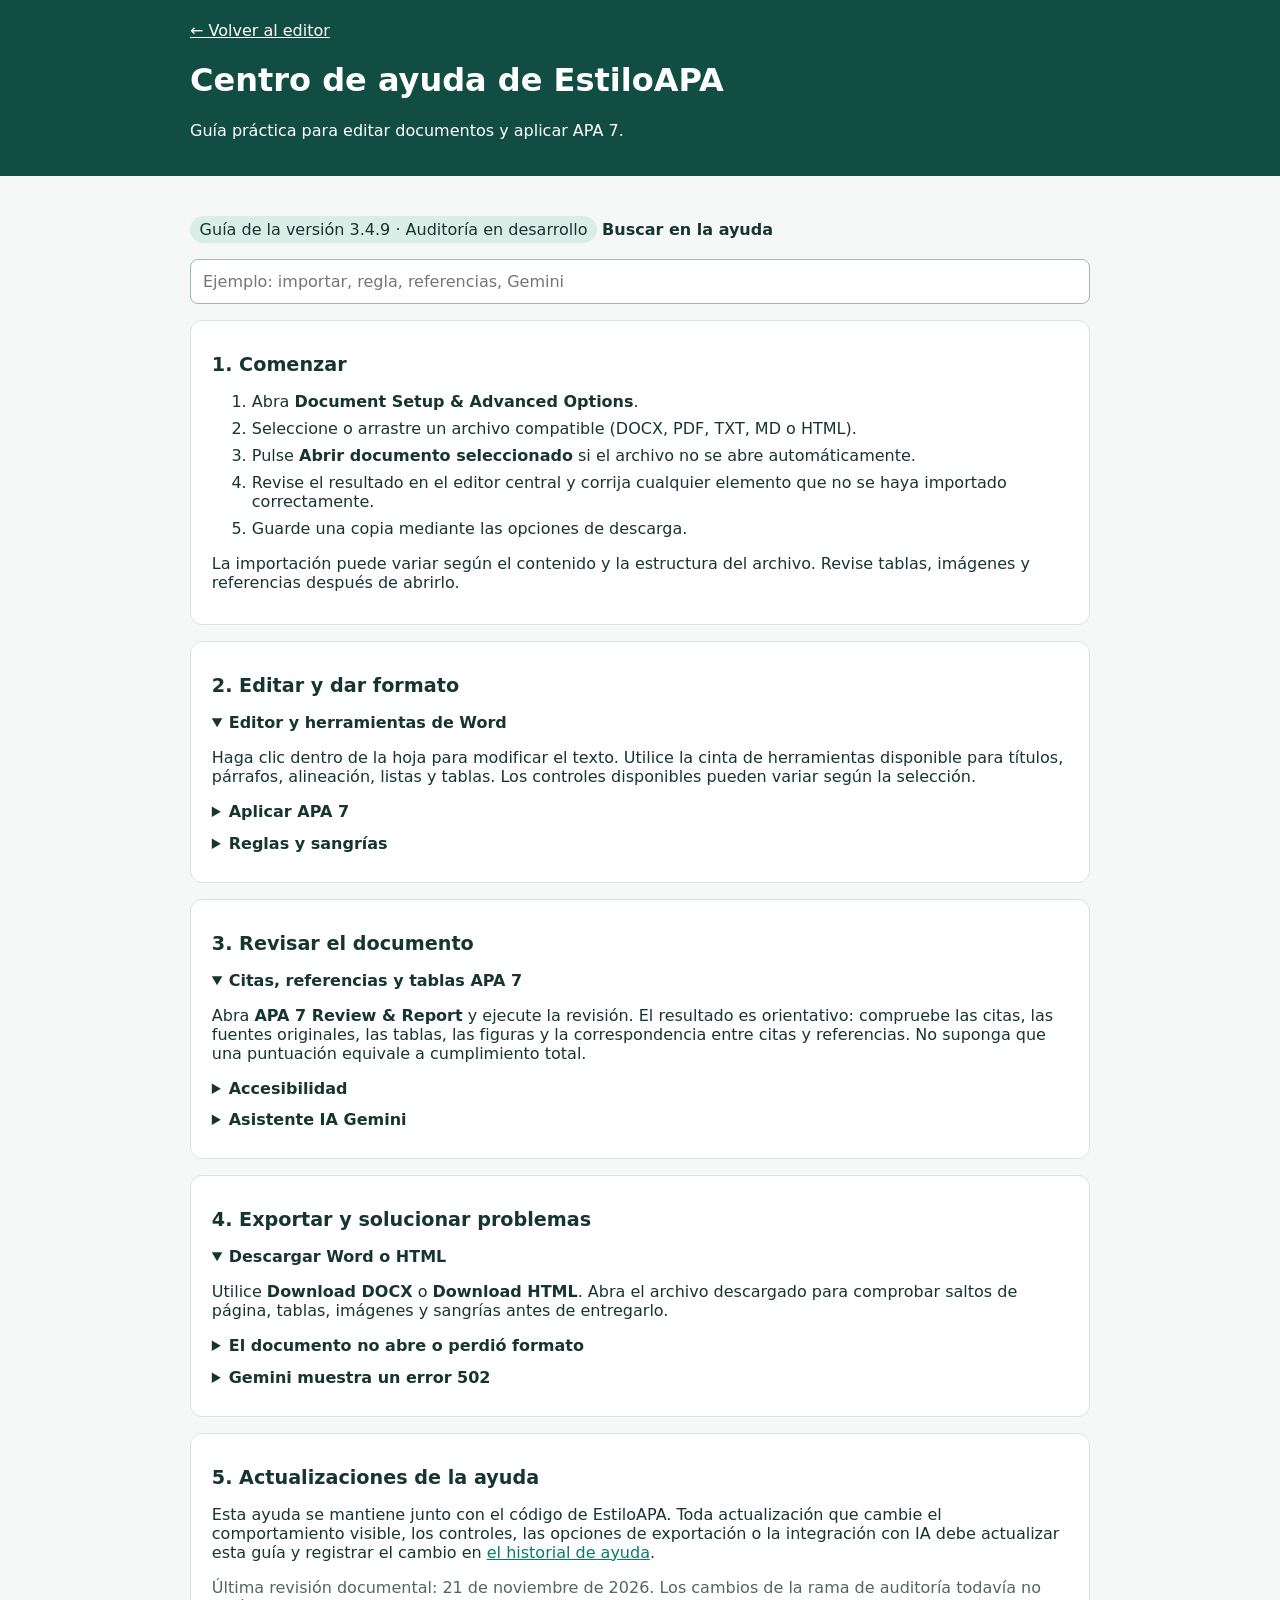
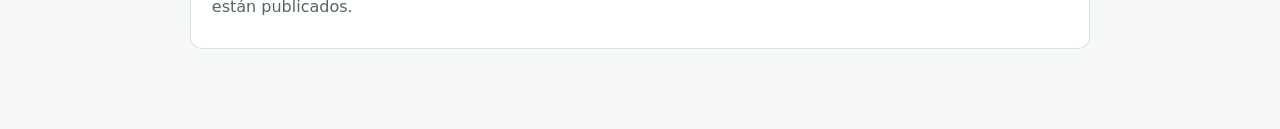
==== help.html @ 9ce37faa "docs: add integrated help and maintenance policy" ====
<!doctype html>
<html lang="es"><head><meta charset="utf-8"><meta name="viewport" content="width=device-width,initial-scale=1"><title>Ayuda | EstiloAPA</title><style>
:root{font-family:system-ui,-apple-system,Segoe UI,sans-serif;color:#17352f;background:#f5f8f7}body{margin:0}header{background:#124d43;color:white;padding:1.3rem max(1rem,calc((100vw - 900px)/2))}main{max-width:900px;margin:auto;padding:1.5rem 1rem 4rem}a{color:#087a66}header a{color:white}input{font:inherit;padding:.75rem;width:100%;box-sizing:border-box;border:1px solid #9abbb3;border-radius:8px}section{background:white;border:1px solid #d7e5e0;border-radius:12px;margin:1rem 0;padding:1rem 1.3rem}h2{font-size:1.2rem}details{margin:.8rem 0}summary{cursor:pointer;font-weight:650}li{margin:.5rem 0}.muted{color:#526760}.tag{display:inline-block;background:#d9eee7;padding:.25rem .6rem;border-radius:99px}@media(max-width:600px){header{padding:1rem}}</style></head>
<body><header><a href="index.html">← Volver al editor</a><h1>Centro de ayuda de EstiloAPA</h1><p>Guía práctica para editar documentos y aplicar APA 7.</p></header><main>
<p class="tag">Guía de la versión 3.4.9 · Auditoría en desarrollo</p>
<label for="search"><strong>Buscar en la ayuda</strong></label><input id="search" type="search" placeholder="Ejemplo: importar, regla, referencias, Gemini">
<p id="results" role="status" aria-live="polite"></p>
<section><h2>1. Comenzar</h2><ol><li>Abra <strong>Document Setup &amp; Advanced Options</strong>.</li><li>Seleccione o arrastre un archivo compatible (DOCX, PDF, TXT, MD o HTML).</li><li>Pulse <strong>Abrir documento seleccionado</strong> si el archivo no se abre automáticamente.</li><li>Revise el resultado en el editor central y corrija cualquier elemento que no se haya importado correctamente.</li><li>Guarde una copia mediante las opciones de descarga.</li></ol><p>La importación puede variar según el contenido y la estructura del archivo. Revise tablas, imágenes y referencias después de abrirlo.</p></section>
<section><h2>2. Editar y dar formato</h2><details open><summary>Editor y herramientas de Word</summary><p>Haga clic dentro de la hoja para modificar el texto. Utilice la cinta de herramientas disponible para títulos, párrafos, alineación, listas y tablas. Los controles disponibles pueden variar según la selección.</p></details><details><summary>Aplicar APA 7</summary><p>En las opciones avanzadas, revise la fuente, sangrías y demás preferencias. Use <strong>Reapply APA 7</strong> para volver a aplicar el formato. Antes de hacerlo, guarde una copia si realizó cambios manuales importantes.</p></details><details><summary>Reglas y sangrías</summary><p>La regla horizontal ayuda a visualizar los márgenes y ajustar sangrías. Si la regla no coincide con los bordes de la hoja, compruebe el zoom y el ancho de la ventana. La alineación se encuentra en proceso de validación.</p></details></section>
<section><h2>3. Revisar el documento</h2><details open><summary>Citas, referencias y tablas APA 7</summary><p>Abra <strong>APA 7 Review &amp; Report</strong> y ejecute la revisión. El resultado es orientativo: compruebe las citas, las fuentes originales, las tablas, las figuras y la correspondencia entre citas y referencias. No suponga que una puntuación equivale a cumplimiento total.</p></details><details><summary>Accesibilidad</summary><p>Use el comprobador de accesibilidad cuando esté disponible. Revise textos alternativos de imágenes, encabezados y estructura de tablas. Las comprobaciones automáticas no sustituyen una revisión manual.</p></details><details><summary>Asistente IA Gemini</summary><p>Gemini es opcional. Seleccione el tipo de revisión y el contenido que desea enviar; lea y marque el consentimiento antes de solicitar sugerencias. Las sugerencias deben revisarse manualmente. La conexión segura por usuario está pendiente de activación y puede requerir una clave temporal del servidor. Nunca escriba una clave API de Google en la aplicación.</p></details></section>
<section><h2>4. Exportar y solucionar problemas</h2><details open><summary>Descargar Word o HTML</summary><p>Utilice <strong>Download DOCX</strong> o <strong>Download HTML</strong>. Abra el archivo descargado para comprobar saltos de página, tablas, imágenes y sangrías antes de entregarlo.</p></details><details><summary>El documento no abre o perdió formato</summary><p>Compruebe que el archivo no esté dañado y que su extensión sea compatible. Intente importar una copia. Si el problema persiste, anote el tipo de archivo y el paso donde ocurre; evite compartir documentos con datos confidenciales.</p></details><details><summary>Gemini muestra un error 502</summary><p>Un error 502 suele indicar un problema de comunicación con el servidor. Espere e inténtelo nuevamente; si continúa, el administrador debe revisar el despliegue del servicio Cloudflare y sus registros.</p></details></section>
<section><h2>5. Actualizaciones de la ayuda</h2><p>Esta ayuda se mantiene junto con el código de EstiloAPA. Toda actualización que cambie el comportamiento visible, los controles, las opciones de exportación o la integración con IA debe actualizar esta guía y registrar el cambio en <a href="HELP_CHANGELOG.md">el historial de ayuda</a>.</p><p class="muted">Última revisión documental: 21 de noviembre de 2026. Los cambios de la rama de auditoría todavía no están publicados.</p></section>
</main><script>const input=document.getElementById('search'),sections=[...document.querySelectorAll('main section')],result=document.getElementById('results');input.addEventListener('input',()=>{const q=input.value.trim().toLocaleLowerCase('es');let n=0;for(const s of sections){const match=!q||s.textContent.toLocaleLowerCase('es').includes(q);s.hidden=!match;if(match)n++}result.textContent=q?(n+' secciones encontradas'):''});</script></body></html>
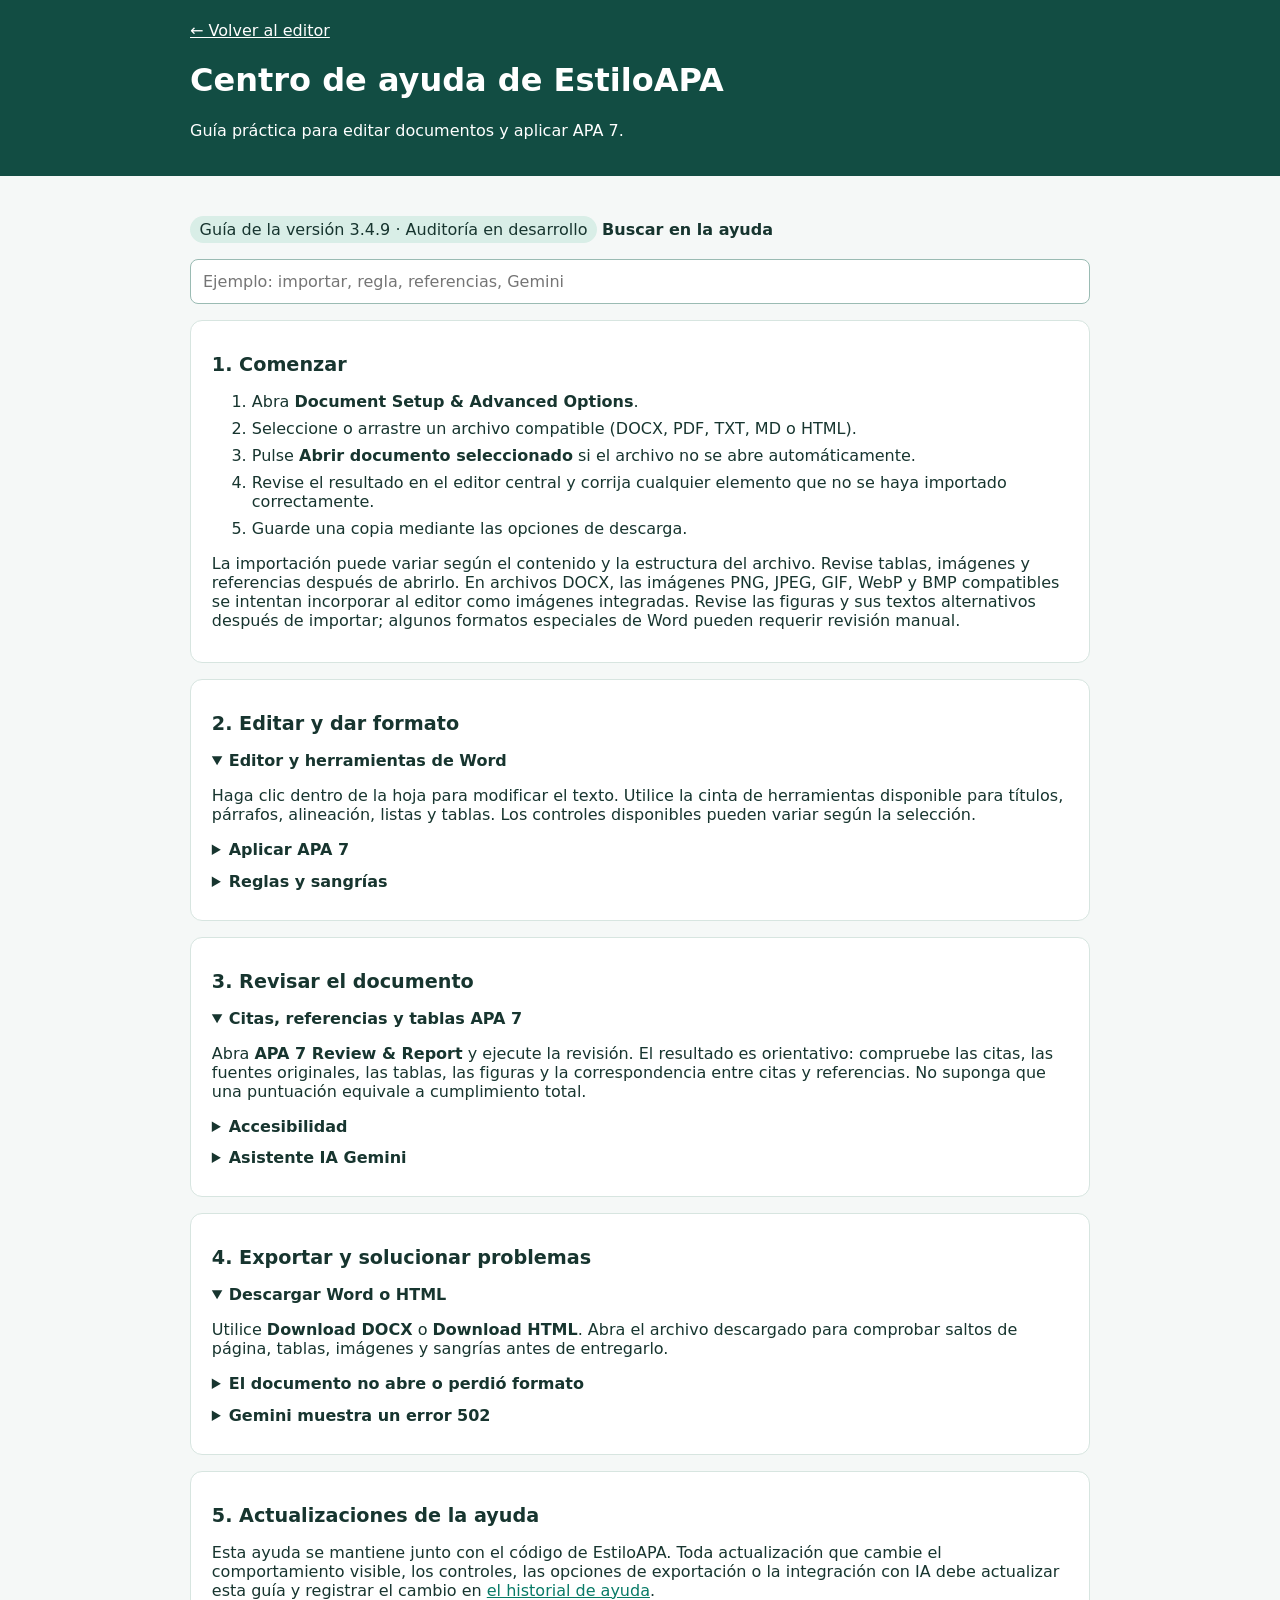
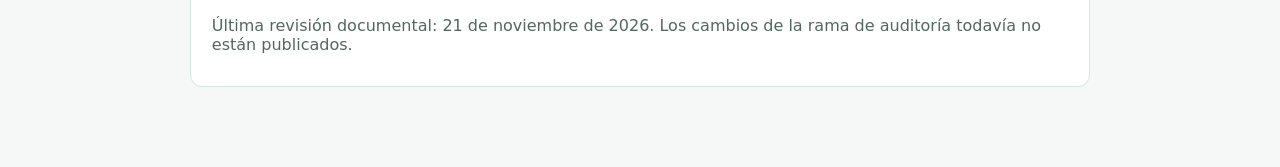
==== commit 71fba146: "docs: explain DOCX embedded image import and unsupported media limitations" ====
--- a/help.html
+++ b/help.html
@@ -5,8 +5,8 @@
 <p class="tag">Guía de la versión 3.4.9 · Auditoría en desarrollo</p>
 <label for="search"><strong>Buscar en la ayuda</strong></label><input id="search" type="search" placeholder="Ejemplo: importar, regla, referencias, Gemini">
 <p id="results" role="status" aria-live="polite"></p>
-<section><h2>1. Comenzar</h2><ol><li>Abra <strong>Document Setup &amp; Advanced Options</strong>.</li><li>Seleccione o arrastre un archivo compatible (DOCX, PDF, TXT, MD o HTML).</li><li>Pulse <strong>Abrir documento seleccionado</strong> si el archivo no se abre automáticamente.</li><li>Revise el resultado en el editor central y corrija cualquier elemento que no se haya importado correctamente.</li><li>Guarde una copia mediante las opciones de descarga.</li></ol><p>La importación puede variar según el contenido y la estructura del archivo. Revise tablas, imágenes y referencias después de abrirlo.</p></section>
-<section><h2>2. Editar y dar formato</h2><details open><summary>Editor y herramientas de Word</summary><p>Haga clic dentro de la hoja para modificar el texto. Utilice la cinta de herramientas disponible para títulos, párrafos, alineación, listas y tablas. Los controles disponibles pueden variar según la selección.</p></details><details><summary>Aplicar APA 7</summary><p>En las opciones avanzadas, revise la fuente, sangrías y demás preferencias. Use <strong>Reapply APA 7</strong> para volver a aplicar el formato. Antes de hacerlo, guarde una copia si realizó cambios manuales importantes.</p></details><details><summary>Reglas y sangrías</summary><p>La regla horizontal ayuda a visualizar los márgenes y ajustar sangrías. Si la regla no coincide con los bordes de la hoja, compruebe el zoom y el ancho de la ventana. La alineación se encuentra en proceso de validación.</p></details></section>
+<section><h2>1. Comenzar</h2><ol><li>Abra <strong>Document Setup &amp; Advanced Options</strong>.</li><li>Seleccione o arrastre un archivo compatible (DOCX, PDF, TXT, MD o HTML).</li><li>Pulse <strong>Abrir documento seleccionado</strong> si el archivo no se abre automáticamente.</li><li>Revise el resultado en el editor central y corrija cualquier elemento que no se haya importado correctamente.</li><li>Guarde una copia mediante las opciones de descarga.</li></ol><p>La importación puede variar según el contenido y la estructura del archivo. Revise tablas, imágenes y referencias después de abrirlo. En archivos DOCX, las imágenes PNG, JPEG, GIF, WebP y BMP compatibles se intentan incorporar al editor como imágenes integradas. Revise las figuras y sus textos alternativos después de importar; algunos formatos especiales de Word pueden requerir revisión manual.</p></section>
+<section><h2>2. Editar y dar formato</h2><details open><summary>Editor y herramientas de Word</summary><p>Haga clic dentro de la hoja para modificar el texto. Utilice la cinta de herramientas disponible para títulos, párrafos, alineación, listas y tablas. Los controles disponibles pueden variar según la selección.</p></details><details><summary>Aplicar APA 7</summary><p>En las opciones avanzadas, revise la fuente, sangrías y demás preferencias. Use <strong>Reapply APA 7</strong> para volver a aplicar el formato. Antes de hacerlo, guarde una copia si realizó cambios manuales importantes.</p></details><details><summary>Reglas y sangrías</summary><p>La regla horizontal ayuda a visualizar los márgenes y ajustar sangrías. Permanece al inicio del área del documento y se desplaza con el contenido para no cubrir los párrafos al bajar por el texto. Si la regla no coincide con los bordes de la hoja, compruebe el zoom y el ancho de la ventana. La alineación se encuentra en proceso de validación.</p></details></section>
 <section><h2>3. Revisar el documento</h2><details open><summary>Citas, referencias y tablas APA 7</summary><p>Abra <strong>APA 7 Review &amp; Report</strong> y ejecute la revisión. El resultado es orientativo: compruebe las citas, las fuentes originales, las tablas, las figuras y la correspondencia entre citas y referencias. No suponga que una puntuación equivale a cumplimiento total.</p></details><details><summary>Accesibilidad</summary><p>Use el comprobador de accesibilidad cuando esté disponible. Revise textos alternativos de imágenes, encabezados y estructura de tablas. Las comprobaciones automáticas no sustituyen una revisión manual.</p></details><details><summary>Asistente IA Gemini</summary><p>Gemini es opcional. Seleccione el tipo de revisión y el contenido que desea enviar; lea y marque el consentimiento antes de solicitar sugerencias. Las sugerencias deben revisarse manualmente. La conexión segura por usuario está pendiente de activación y puede requerir una clave temporal del servidor. Nunca escriba una clave API de Google en la aplicación.</p></details></section>
 <section><h2>4. Exportar y solucionar problemas</h2><details open><summary>Descargar Word o HTML</summary><p>Utilice <strong>Download DOCX</strong> o <strong>Download HTML</strong>. Abra el archivo descargado para comprobar saltos de página, tablas, imágenes y sangrías antes de entregarlo.</p></details><details><summary>El documento no abre o perdió formato</summary><p>Compruebe que el archivo no esté dañado y que su extensión sea compatible. Intente importar una copia. Si el problema persiste, anote el tipo de archivo y el paso donde ocurre; evite compartir documentos con datos confidenciales.</p></details><details><summary>Gemini muestra un error 502</summary><p>Un error 502 suele indicar un problema de comunicación con el servidor. Espere e inténtelo nuevamente; si continúa, el administrador debe revisar el despliegue del servicio Cloudflare y sus registros.</p></details></section>
 <section><h2>5. Actualizaciones de la ayuda</h2><p>Esta ayuda se mantiene junto con el código de EstiloAPA. Toda actualización que cambie el comportamiento visible, los controles, las opciones de exportación o la integración con IA debe actualizar esta guía y registrar el cambio en <a href="HELP_CHANGELOG.md">el historial de ayuda</a>.</p><p class="muted">Última revisión documental: 21 de noviembre de 2026. Los cambios de la rama de auditoría todavía no están publicados.</p></section>
